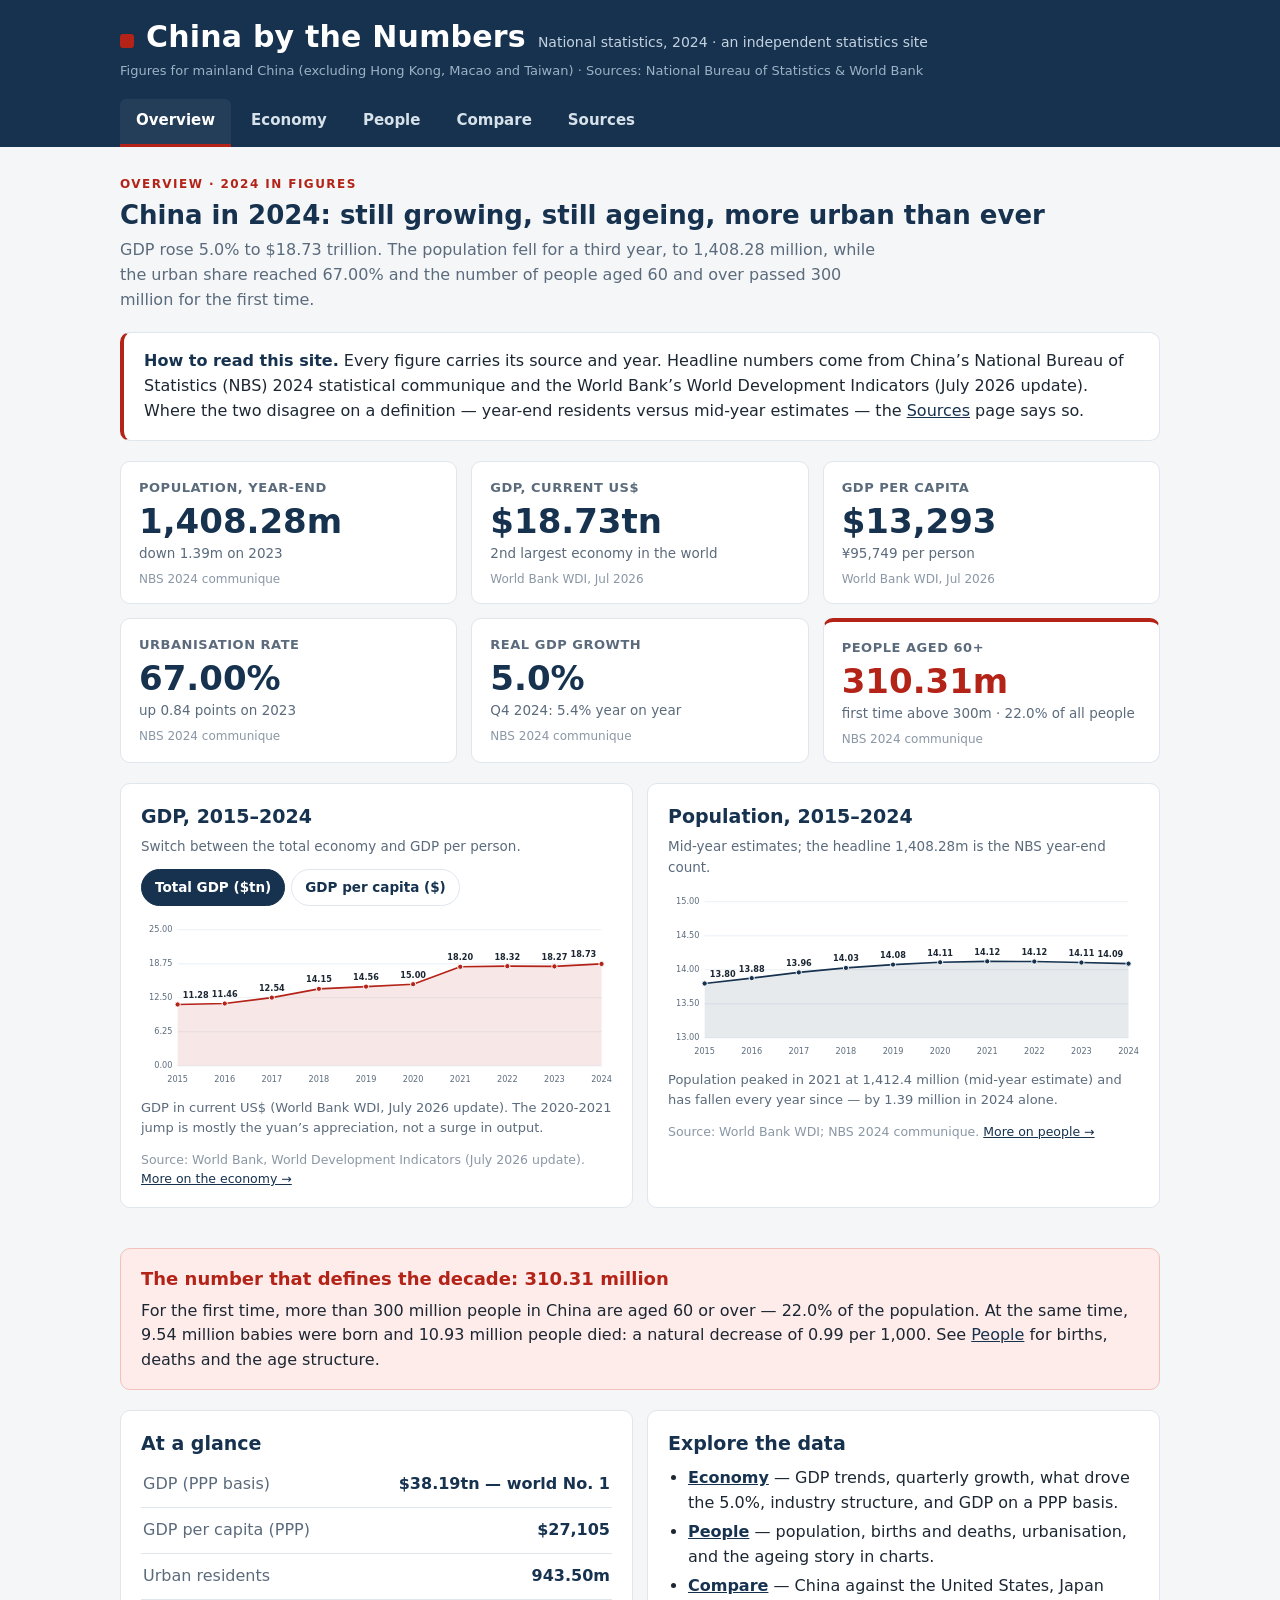
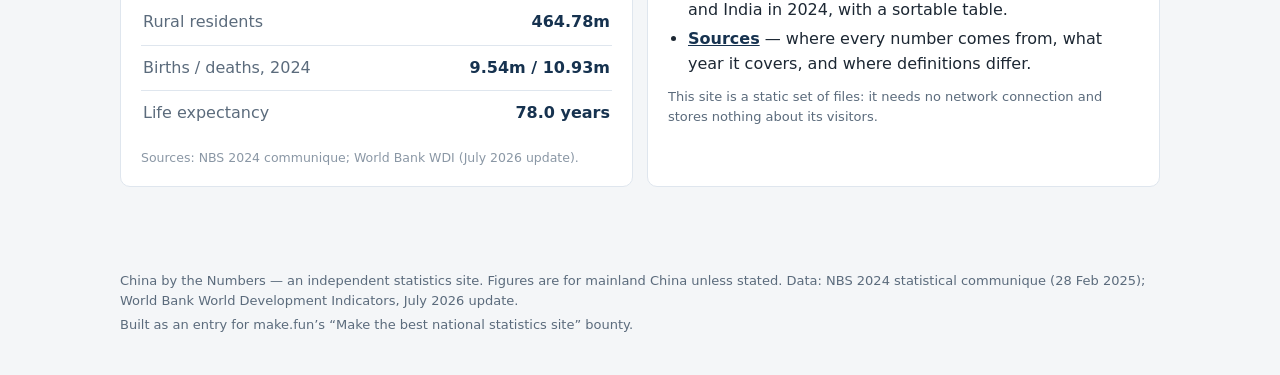
==== app/index.html @ d506c1a4 "China by the Numbers: national statistics site for 2024 Five-page static site (Overview, Economy, Pe" ====
<!doctype html>
<html lang="en">
<head>
<meta charset="utf-8">
<meta name="viewport" content="width=device-width, initial-scale=1">
<title>China by the Numbers — National Statistics 2024</title>
<meta name="description" content="China's national statistics for 2024: population, GDP, growth, urbanisation and ageing, with sources. An independent statistics site.">
<link rel="stylesheet" href="style.css">
<script type="module" src="site.js"></script>
</head>
<body data-page="overview">
<header class="masthead">
  <div class="masthead-inner">
    <div class="brand">
      <span class="brand-mark" aria-hidden="true"></span>
      <h1>China by the Numbers</h1>
      <p class="tagline">National statistics, 2024 · an independent statistics site</p>
    </div>
    <p class="scope">Figures for mainland China (excluding Hong Kong, Macao and Taiwan) · Sources: National Bureau of Statistics &amp; World Bank</p>
    <nav class="tabs" aria-label="Sections">
      <a href="index.html" aria-current="page">Overview</a>
      <a href="economy.html">Economy</a>
      <a href="people.html">People</a>
      <a href="compare.html">Compare</a>
      <a href="sources.html">Sources</a>
    </nav>
  </div>
</header>

<main class="page">
  <div class="page-head">
    <span class="kicker">Overview · 2024 in figures</span>
    <h2>China in 2024: still growing, still ageing, more urban than ever</h2>
    <p>GDP rose 5.0% to $18.73 trillion. The population fell for a third year, to 1,408.28 million, while the urban share reached 67.00% and the number of people aged 60 and over passed 300 million for the first time.</p>
  </div>

  <div class="lede">
    <p><strong>How to read this site.</strong> Every figure carries its source and year. Headline numbers come from China’s National Bureau of Statistics (NBS) 2024 statistical communique and the World Bank’s World Development Indicators (July 2026 update). Where the two disagree on a definition — year-end residents versus mid-year estimates — the <a href="sources.html">Sources</a> page says so.</p>
  </div>

  <section class="kpis" aria-label="Key indicators 2024">
    <div class="kpi">
      <div class="label">Population, year-end</div>
      <div class="value">1,408.28m</div>
      <div class="sub">down 1.39m on 2023</div>
      <div class="src">NBS 2024 communique</div>
    </div>
    <div class="kpi">
      <div class="label">GDP, current US$</div>
      <div class="value">$18.73tn</div>
      <div class="sub">2nd largest economy in the world</div>
      <div class="src">World Bank WDI, Jul 2026</div>
    </div>
    <div class="kpi">
      <div class="label">GDP per capita</div>
      <div class="value">$13,293</div>
      <div class="sub">¥95,749 per person</div>
      <div class="src">World Bank WDI, Jul 2026</div>
    </div>
    <div class="kpi">
      <div class="label">Urbanisation rate</div>
      <div class="value">67.00%</div>
      <div class="sub">up 0.84 points on 2023</div>
      <div class="src">NBS 2024 communique</div>
    </div>
    <div class="kpi">
      <div class="label">Real GDP growth</div>
      <div class="value">5.0%</div>
      <div class="sub">Q4 2024: 5.4% year on year</div>
      <div class="src">NBS 2024 communique</div>
    </div>
    <div class="kpi hot">
      <div class="label">People aged 60+</div>
      <div class="value">310.31m</div>
      <div class="sub">first time above 300m · 22.0% of all people</div>
      <div class="src">NBS 2024 communique</div>
    </div>
  </section>

  <div class="grid-2">
    <section class="card">
      <h3>GDP, 2015–2024</h3>
      <p class="hint">Switch between the total economy and GDP per person.</p>
      <div class="toggle" data-gdp-toggle role="group" aria-label="GDP chart measure">
        <button type="button" data-mode="total" aria-pressed="true">Total GDP ($tn)</button>
        <button type="button" data-mode="per-capita" aria-pressed="false">GDP per capita ($)</button>
      </div>
      <div class="chart" id="chart-gdp" aria-label="GDP chart"></div>
      <p class="note" id="gdp-caption">GDP in current US$ (World Bank WDI, July 2026 update). The 2020–2021 jump is mostly the yuan’s appreciation, not a surge in output.</p>
      <p class="source">Source: World Bank, World Development Indicators (July 2026 update). <a href="economy.html">More on the economy →</a></p>
    </section>

    <section class="card">
      <h3>Population, 2015–2024</h3>
      <p class="hint">Mid-year estimates; the headline 1,408.28m is the NBS year-end count.</p>
      <div class="chart" id="chart-population" aria-label="Population chart"></div>
      <p class="note">Population peaked in 2021 at 1,412.4 million (mid-year estimate) and has fallen every year since — by 1.39 million in 2024 alone.</p>
      <p class="source">Source: World Bank WDI; NBS 2024 communique. <a href="people.html">More on people →</a></p>
    </section>
  </div>

  <section class="callout">
    <h3>The number that defines the decade: 310.31 million</h3>
    <p>For the first time, more than 300 million people in China are aged 60 or over — 22.0% of the population. At the same time, 9.54 million babies were born and 10.93 million people died: a natural decrease of 0.99 per 1,000. See <a href="people.html">People</a> for births, deaths and the age structure.</p>
  </section>

  <div class="grid-2">
    <section class="card">
      <h3>At a glance</h3>
      <ul class="fact-list">
        <li><span class="k">GDP (PPP basis)</span><span class="v">$38.19tn — world No. 1</span></li>
        <li><span class="k">GDP per capita (PPP)</span><span class="v">$27,105</span></li>
        <li><span class="k">Urban residents</span><span class="v">943.50m</span></li>
        <li><span class="k">Rural residents</span><span class="v">464.78m</span></li>
        <li><span class="k">Births / deaths, 2024</span><span class="v">9.54m / 10.93m</span></li>
        <li><span class="k">Life expectancy</span><span class="v">78.0 years</span></li>
      </ul>
      <p class="source">Sources: NBS 2024 communique; World Bank WDI (July 2026 update).</p>
    </section>

    <section class="card">
      <h3>Explore the data</h3>
      <ul class="tight">
        <li><a href="economy.html"><strong>Economy</strong></a> — GDP trends, quarterly growth, what drove the 5.0%, industry structure, and GDP on a PPP basis.</li>
        <li><a href="people.html"><strong>People</strong></a> — population, births and deaths, urbanisation, and the ageing story in charts.</li>
        <li><a href="compare.html"><strong>Compare</strong></a> — China against the United States, Japan and India in 2024, with a sortable table.</li>
        <li><a href="sources.html"><strong>Sources</strong></a> — where every number comes from, what year it covers, and where definitions differ.</li>
      </ul>
      <p class="note">This site is a static set of files: it needs no network connection and stores nothing about its visitors.</p>
    </section>
  </div>
</main>

<footer class="site">
  <p>China by the Numbers — an independent statistics site. Figures are for mainland China unless stated. Data: NBS 2024 statistical communique (28 Feb 2025); World Bank World Development Indicators, July 2026 update.</p>
  <p>Built as an entry for make.fun’s “Make the best national statistics site” bounty.</p>
</footer>
</body>
</html>
---- app/style.css ----
/* China by the Numbers — a plain official-statistics look: deep navy, one red
   accent, generous white space, big numerals, tables with units. No webfonts,
   no images from the network: everything on the page is a file of this site. */

:root {
  --navy: #16324f;
  --navy-dark: #0e2237;
  --red: #b42318;
  --red-soft: #fdecea;
  --gold: #9a7b0a;
  --ink: #1c2733;
  --muted: #5b6b7c;
  --line: #dfe6ee;
  --bg: #f4f6f8;
  --card: #ffffff;
  --radius: 10px;
}

* { box-sizing: border-box; }

body {
  margin: 0;
  font-family: "Segoe UI", system-ui, -apple-system, "Helvetica Neue", Arial, sans-serif;
  color: var(--ink);
  background: var(--bg);
  line-height: 1.55;
  font-size: 16px;
}

a { color: var(--navy); }
a:hover { color: var(--red); }

/* ---------- header ---------- */
.masthead {
  background: var(--navy);
  color: #fff;
  padding: 0;
}
.masthead-inner {
  max-width: 1080px;
  margin: 0 auto;
  padding: 20px 20px 0;
}
.brand { display: flex; align-items: baseline; gap: 12px; flex-wrap: wrap; }
.brand-mark {
  display: inline-block;
  width: 14px; height: 14px;
  background: var(--red);
  border-radius: 3px;
  transform: translateY(1px);
}
.brand h1 {
  margin: 0;
  font-size: 30px;
  line-height: 1.15;
  letter-spacing: 0.2px;
}
.brand .tagline {
  margin: 0;
  font-size: 14px;
  color: #c4d2e0;
}
.masthead .scope {
  margin: 6px 0 0;
  font-size: 13px;
  color: #9db2c6;
}

nav.tabs {
  display: flex;
  gap: 4px;
  margin-top: 18px;
  overflow-x: auto;
  scrollbar-width: none;
}
nav.tabs a {
  color: #d7e1ea;
  text-decoration: none;
  font-weight: 600;
  font-size: 15px;
  padding: 10px 16px 12px;
  border-bottom: 3px solid transparent;
  white-space: nowrap;
}
nav.tabs a:hover { color: #fff; }
nav.tabs a[aria-current="page"] {
  color: #fff;
  border-bottom-color: var(--red);
  background: rgba(255, 255, 255, 0.06);
  border-radius: 6px 6px 0 0;
}

/* ---------- page ---------- */
.page {
  max-width: 1080px;
  margin: 0 auto;
  padding: 24px 20px 40px;
}
.page-head { margin-bottom: 20px; }
.page-head h2 {
  margin: 0 0 6px;
  font-size: 26px;
  color: var(--navy);
  line-height: 1.25;
}
.page-head p { margin: 0; color: var(--muted); max-width: 760px; }
.kicker {
  display: inline-block;
  font-size: 12px;
  font-weight: 700;
  letter-spacing: 0.12em;
  text-transform: uppercase;
  color: var(--red);
  margin-bottom: 6px;
}

.lede {
  background: var(--card);
  border: 1px solid var(--line);
  border-left: 4px solid var(--red);
  border-radius: var(--radius);
  padding: 16px 20px;
  margin: 0 0 20px;
}
.lede p { margin: 0; }
.lede strong { color: var(--navy); }

/* ---------- KPI cards ---------- */
.kpis {
  display: grid;
  grid-template-columns: repeat(3, 1fr);
  gap: 14px;
  margin: 0 0 20px;
}
.kpi {
  background: var(--card);
  border: 1px solid var(--line);
  border-radius: var(--radius);
  padding: 16px 18px 14px;
}
.kpi .label {
  font-size: 13px;
  font-weight: 700;
  letter-spacing: 0.04em;
  text-transform: uppercase;
  color: var(--muted);
}
.kpi .value {
  font-size: 34px;
  font-weight: 800;
  color: var(--navy);
  line-height: 1.15;
  margin: 4px 0 2px;
  font-variant-numeric: tabular-nums;
}
.kpi .sub { font-size: 13.5px; color: var(--muted); }
.kpi .src { font-size: 12px; color: #8a97a5; margin-top: 6px; }
.kpi.hot { border-top: 4px solid var(--red); }
.kpi.hot .value { color: var(--red); }

/* ---------- cards & grids ---------- */
.grid-2 {
  display: grid;
  grid-template-columns: 1fr 1fr;
  gap: 14px;
  margin-bottom: 20px;
}
.card {
  background: var(--card);
  border: 1px solid var(--line);
  border-radius: var(--radius);
  padding: 18px 20px;
  margin-bottom: 20px;
}
.card > h3 {
  margin: 0 0 4px;
  font-size: 19px;
  color: var(--navy);
}
.card .hint { margin: 0 0 12px; font-size: 13.5px; color: var(--muted); }
.card .note { font-size: 13px; color: var(--muted); margin: 10px 0 0; }
.card .source { font-size: 12.5px; color: #8a97a5; margin: 12px 0 0; }

.chart { width: 100%; }
.chart svg { width: 100%; height: auto; display: block; }
.chart .axis { fill: var(--muted); font-size: 12.5px; }
.chart .val { fill: var(--ink); font-size: 12.5px; font-weight: 700; }
.chart .legend text { fill: var(--muted); font-size: 13px; }
.chart .donut-centre { fill: var(--navy); font-size: 26px; font-weight: 800; }

/* toggle buttons: every control on the site does something real */
.toggle {
  display: inline-flex;
  gap: 6px;
  margin: 0 0 12px;
  flex-wrap: wrap;
}
.toggle button {
  font: inherit;
  font-size: 13.5px;
  font-weight: 600;
  padding: 7px 13px;
  border: 1px solid var(--line);
  border-radius: 999px;
  background: #fff;
  color: var(--navy);
  cursor: pointer;
}
.toggle button:hover { border-color: var(--navy); }
.toggle button[aria-pressed="true"] {
  background: var(--navy);
  border-color: var(--navy);
  color: #fff;
}

/* ---------- tables ---------- */
table.data {
  width: 100%;
  border-collapse: collapse;
  font-size: 15px;
  font-variant-numeric: tabular-nums;
}
table.data th, table.data td {
  padding: 9px 10px;
  border-bottom: 1px solid var(--line);
  text-align: right;
}
table.data th:first-child, table.data td:first-child { text-align: left; }
table.data thead th {
  font-size: 13px;
  text-transform: uppercase;
  letter-spacing: 0.04em;
  color: var(--muted);
  border-bottom: 2px solid var(--navy);
}
table.data tbody tr:hover { background: #f7f9fb; }
table.data td.hl, table.data th.hl { color: var(--red); font-weight: 700; }
table.data caption {
  text-align: left;
  font-size: 13.5px;
  color: var(--muted);
  padding-bottom: 8px;
}
th button.sort {
  all: unset;
  cursor: pointer;
  font: inherit;
  color: inherit;
  text-transform: inherit;
  letter-spacing: inherit;
}
th button.sort:hover { color: var(--red); }
th button.sort::after { content: " ↕"; font-size: 11px; }

/* ---------- misc blocks ---------- */
ul.tight { margin: 8px 0; padding-left: 20px; }
ul.tight li { margin: 4px 0; }
.fact-list { margin: 0; padding: 0; list-style: none; }
.fact-list li {
  display: flex;
  justify-content: space-between;
  gap: 16px;
  padding: 10px 2px;
  border-bottom: 1px solid var(--line);
}
.fact-list li:last-child { border-bottom: 0; }
.fact-list .k { color: var(--muted); }
.fact-list .v { font-weight: 700; color: var(--navy); text-align: right; font-variant-numeric: tabular-nums; }

.callout {
  background: var(--red-soft);
  border: 1px solid #f3c1bd;
  border-radius: var(--radius);
  padding: 16px 20px;
  margin-bottom: 20px;
}
.callout h3 { margin: 0 0 6px; color: var(--red); font-size: 18px; }
.callout p { margin: 0; }

.legend-list { list-style: none; margin: 10px 0 0; padding: 0; font-size: 14px; }
.legend-list li { margin: 6px 0; }
.swatch {
  display: inline-block;
  width: 12px; height: 12px;
  border-radius: 3px;
  margin-right: 8px;
  vertical-align: -1px;
}

footer.site {
  max-width: 1080px;
  margin: 0 auto;
  padding: 0 20px 36px;
  font-size: 13px;
  color: var(--muted);
}
footer.site p { margin: 4px 0; }

/* ---------- sources page ---------- */
.src-item { margin-bottom: 18px; }
.src-item h3 { margin: 0 0 4px; font-size: 17px; color: var(--navy); }
.src-item p { margin: 0 0 4px; }
.src-item .meta { font-size: 13px; color: var(--muted); }

/* ---------- phone layout ---------- */
@media (max-width: 760px) {
  .brand h1 { font-size: 24px; }
  nav.tabs { flex-wrap: wrap; }
  nav.tabs a { padding: 8px 12px 10px; font-size: 14px; }
  .page { padding: 18px 14px 32px; }
  .kpis { grid-template-columns: 1fr 1fr; gap: 10px; }
  .kpi .value { font-size: 26px; }
  .grid-2 { grid-template-columns: 1fr; }
  .page-head h2 { font-size: 22px; }
  table.data { font-size: 13.5px; }
  table.data th, table.data td { padding: 8px 6px; }
  .card { padding: 14px 14px; }
}
@media (max-width: 430px) {
  .kpis { grid-template-columns: 1fr 1fr; }
  .kpi .value { font-size: 23px; }
}
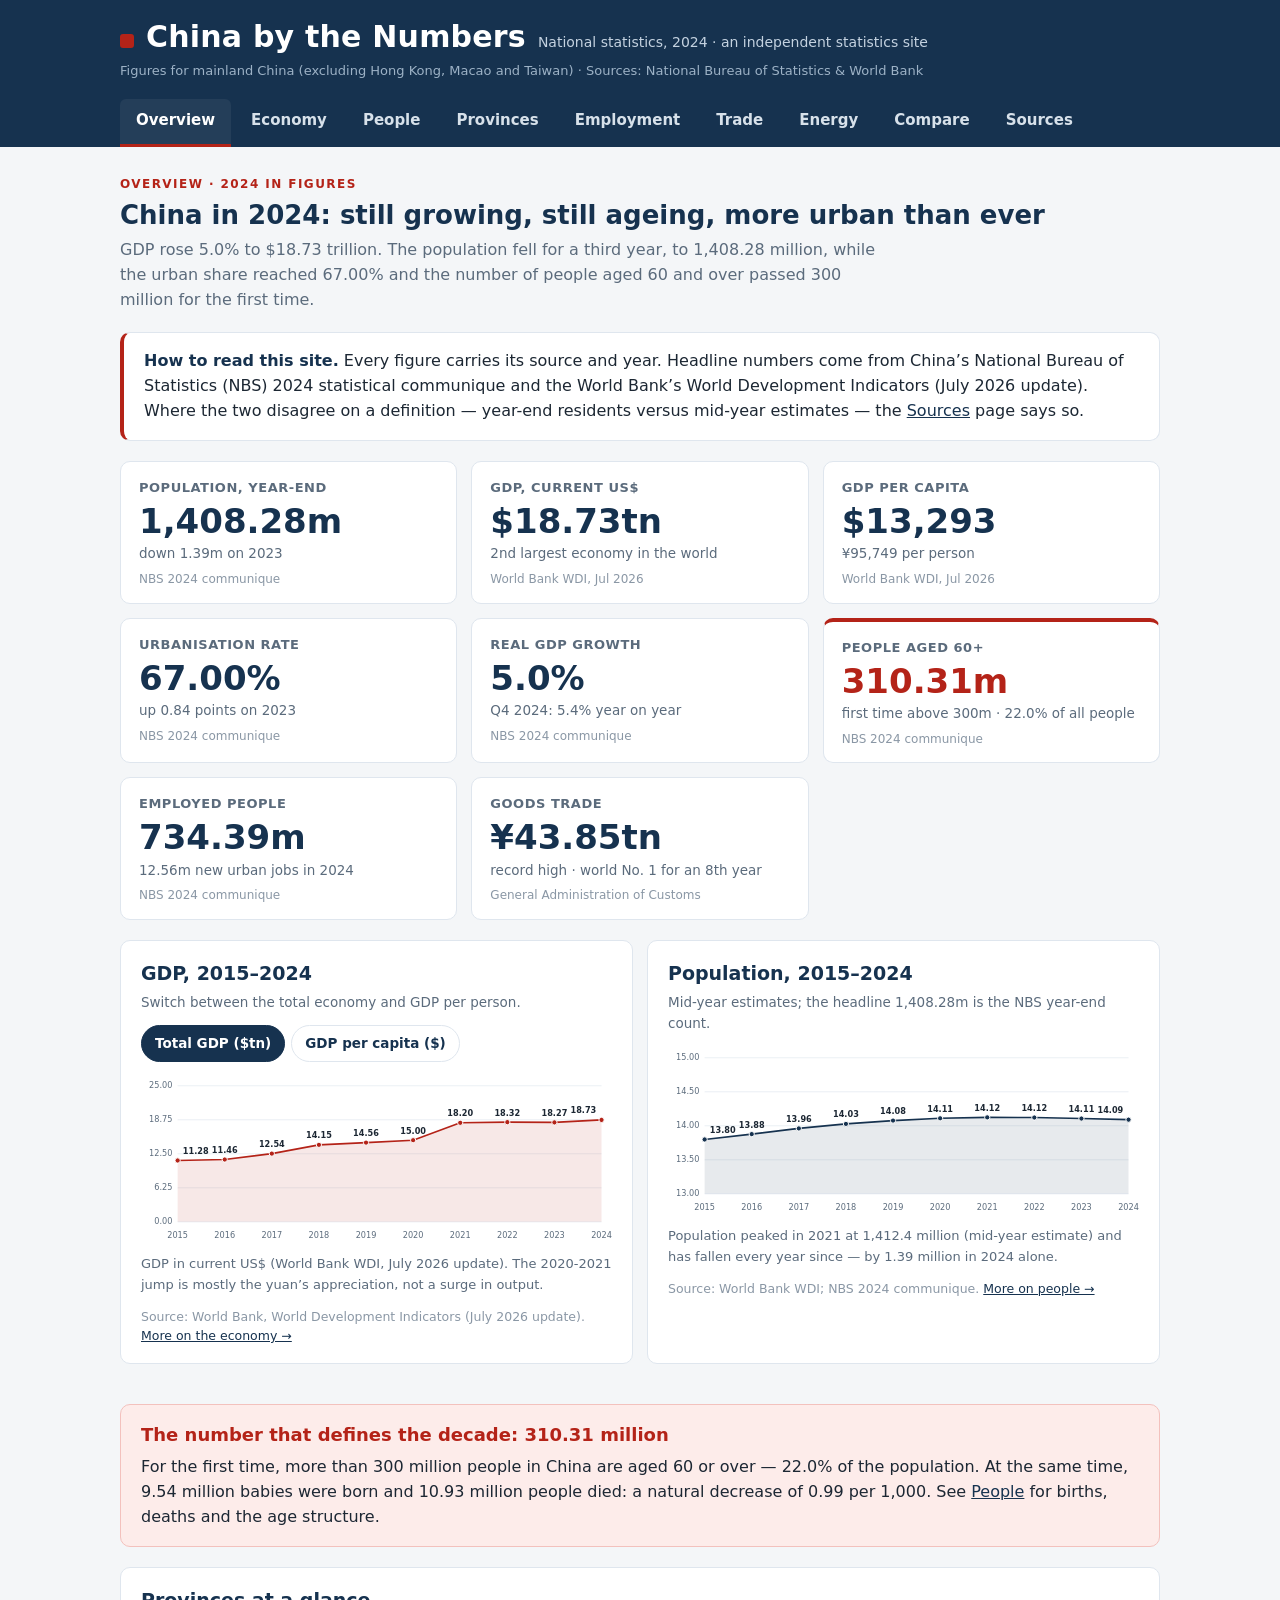
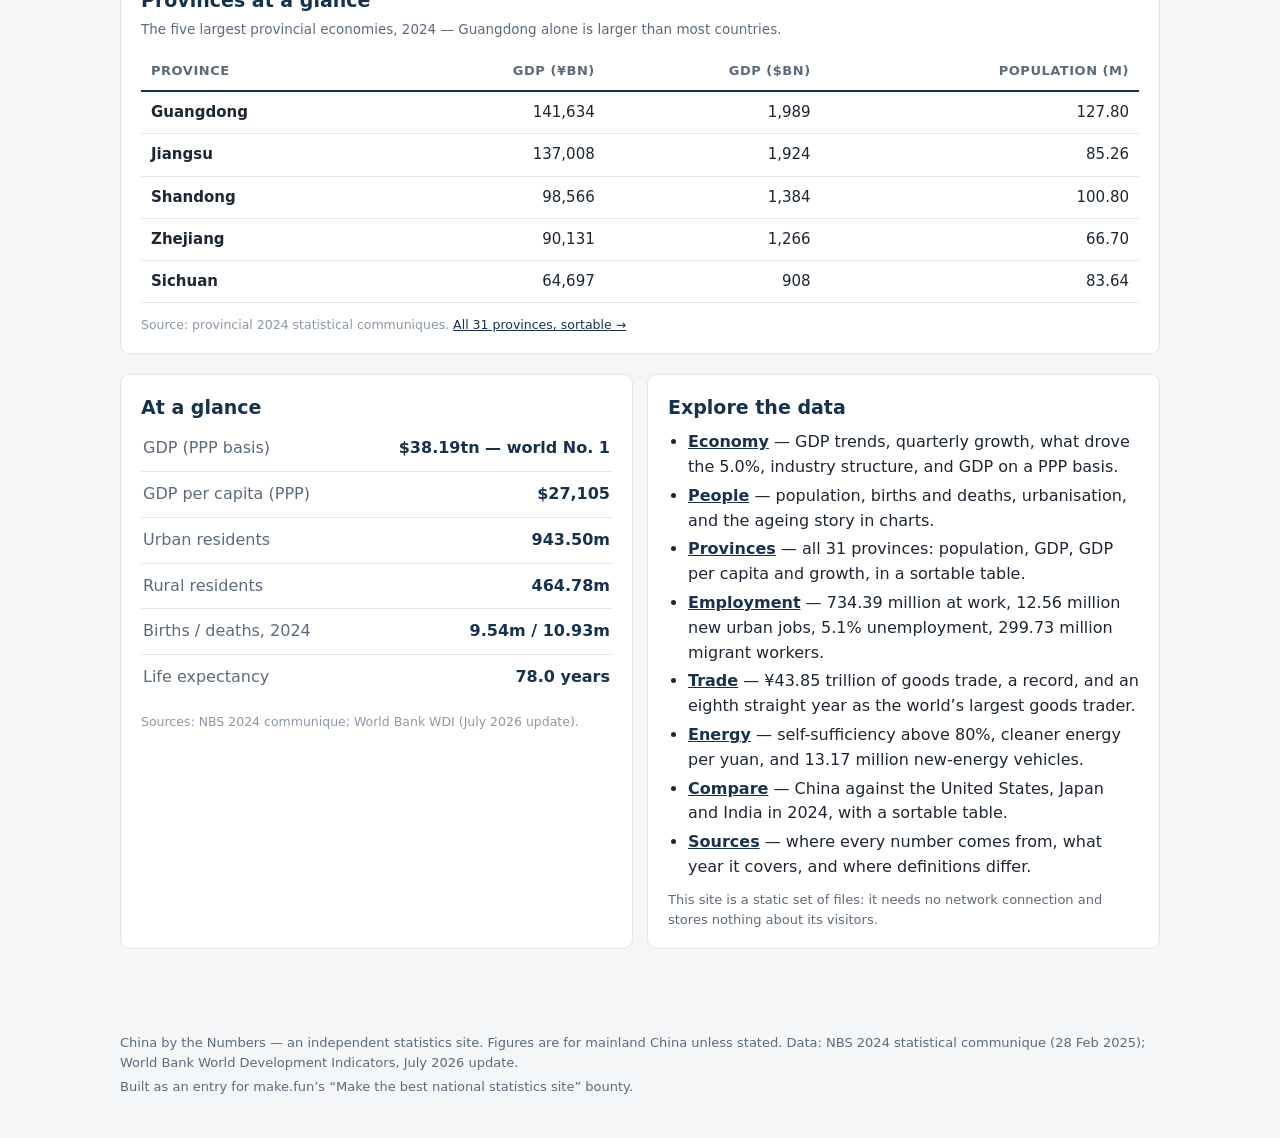
==== commit 1b0ba19b: "Round 2: 31 provinces, employment, trade, energy — 9 pages - Provinces page: all 31 provinces with p" ====
--- a/app/index.html
+++ b/app/index.html
@@ -21,6 +21,10 @@
       <a href="index.html" aria-current="page">Overview</a>
       <a href="economy.html">Economy</a>
       <a href="people.html">People</a>
+      <a href="provinces.html">Provinces</a>
+      <a href="employment.html">Employment</a>
+      <a href="trade.html">Trade</a>
+      <a href="energy.html">Energy</a>
       <a href="compare.html">Compare</a>
       <a href="sources.html">Sources</a>
     </nav>
@@ -75,6 +79,18 @@
       <div class="sub">first time above 300m · 22.0% of all people</div>
       <div class="src">NBS 2024 communique</div>
     </div>
+    <div class="kpi">
+      <div class="label">Employed people</div>
+      <div class="value">734.39m</div>
+      <div class="sub">12.56m new urban jobs in 2024</div>
+      <div class="src">NBS 2024 communique</div>
+    </div>
+    <div class="kpi">
+      <div class="label">Goods trade</div>
+      <div class="value">¥43.85tn</div>
+      <div class="sub">record high · world No. 1 for an 8th year</div>
+      <div class="src">General Administration of Customs</div>
+    </div>
   </section>
 
   <div class="grid-2">
@@ -104,6 +120,24 @@
     <p>For the first time, more than 300 million people in China are aged 60 or over — 22.0% of the population. At the same time, 9.54 million babies were born and 10.93 million people died: a natural decrease of 0.99 per 1,000. See <a href="people.html">People</a> for births, deaths and the age structure.</p>
   </section>
 
+  <section class="card">
+    <h3>Provinces at a glance</h3>
+    <p class="hint">The five largest provincial economies, 2024 — Guangdong alone is larger than most countries.</p>
+    <table class="data">
+      <thead>
+        <tr><th>Province</th><th>GDP (¥bn)</th><th>GDP ($bn)</th><th>Population (m)</th></tr>
+      </thead>
+      <tbody>
+        <tr><td><strong>Guangdong</strong></td><td>141,634</td><td>1,989</td><td>127.80</td></tr>
+        <tr><td><strong>Jiangsu</strong></td><td>137,008</td><td>1,924</td><td>85.26</td></tr>
+        <tr><td><strong>Shandong</strong></td><td>98,566</td><td>1,384</td><td>100.80</td></tr>
+        <tr><td><strong>Zhejiang</strong></td><td>90,131</td><td>1,266</td><td>66.70</td></tr>
+        <tr><td><strong>Sichuan</strong></td><td>64,697</td><td>908</td><td>83.64</td></tr>
+      </tbody>
+    </table>
+    <p class="source">Source: provincial 2024 statistical communiques. <a href="provinces.html">All 31 provinces, sortable →</a></p>
+  </section>
+
   <div class="grid-2">
     <section class="card">
       <h3>At a glance</h3>
@@ -123,6 +157,10 @@
       <ul class="tight">
         <li><a href="economy.html"><strong>Economy</strong></a> — GDP trends, quarterly growth, what drove the 5.0%, industry structure, and GDP on a PPP basis.</li>
         <li><a href="people.html"><strong>People</strong></a> — population, births and deaths, urbanisation, and the ageing story in charts.</li>
+        <li><a href="provinces.html"><strong>Provinces</strong></a> — all 31 provinces: population, GDP, GDP per capita and growth, in a sortable table.</li>
+        <li><a href="employment.html"><strong>Employment</strong></a> — 734.39 million at work, 12.56 million new urban jobs, 5.1% unemployment, 299.73 million migrant workers.</li>
+        <li><a href="trade.html"><strong>Trade</strong></a> — ¥43.85 trillion of goods trade, a record, and an eighth straight year as the world’s largest goods trader.</li>
+        <li><a href="energy.html"><strong>Energy</strong></a> — self-sufficiency above 80%, cleaner energy per yuan, and 13.17 million new-energy vehicles.</li>
         <li><a href="compare.html"><strong>Compare</strong></a> — China against the United States, Japan and India in 2024, with a sortable table.</li>
         <li><a href="sources.html"><strong>Sources</strong></a> — where every number comes from, what year it covers, and where definitions differ.</li>
       </ul>
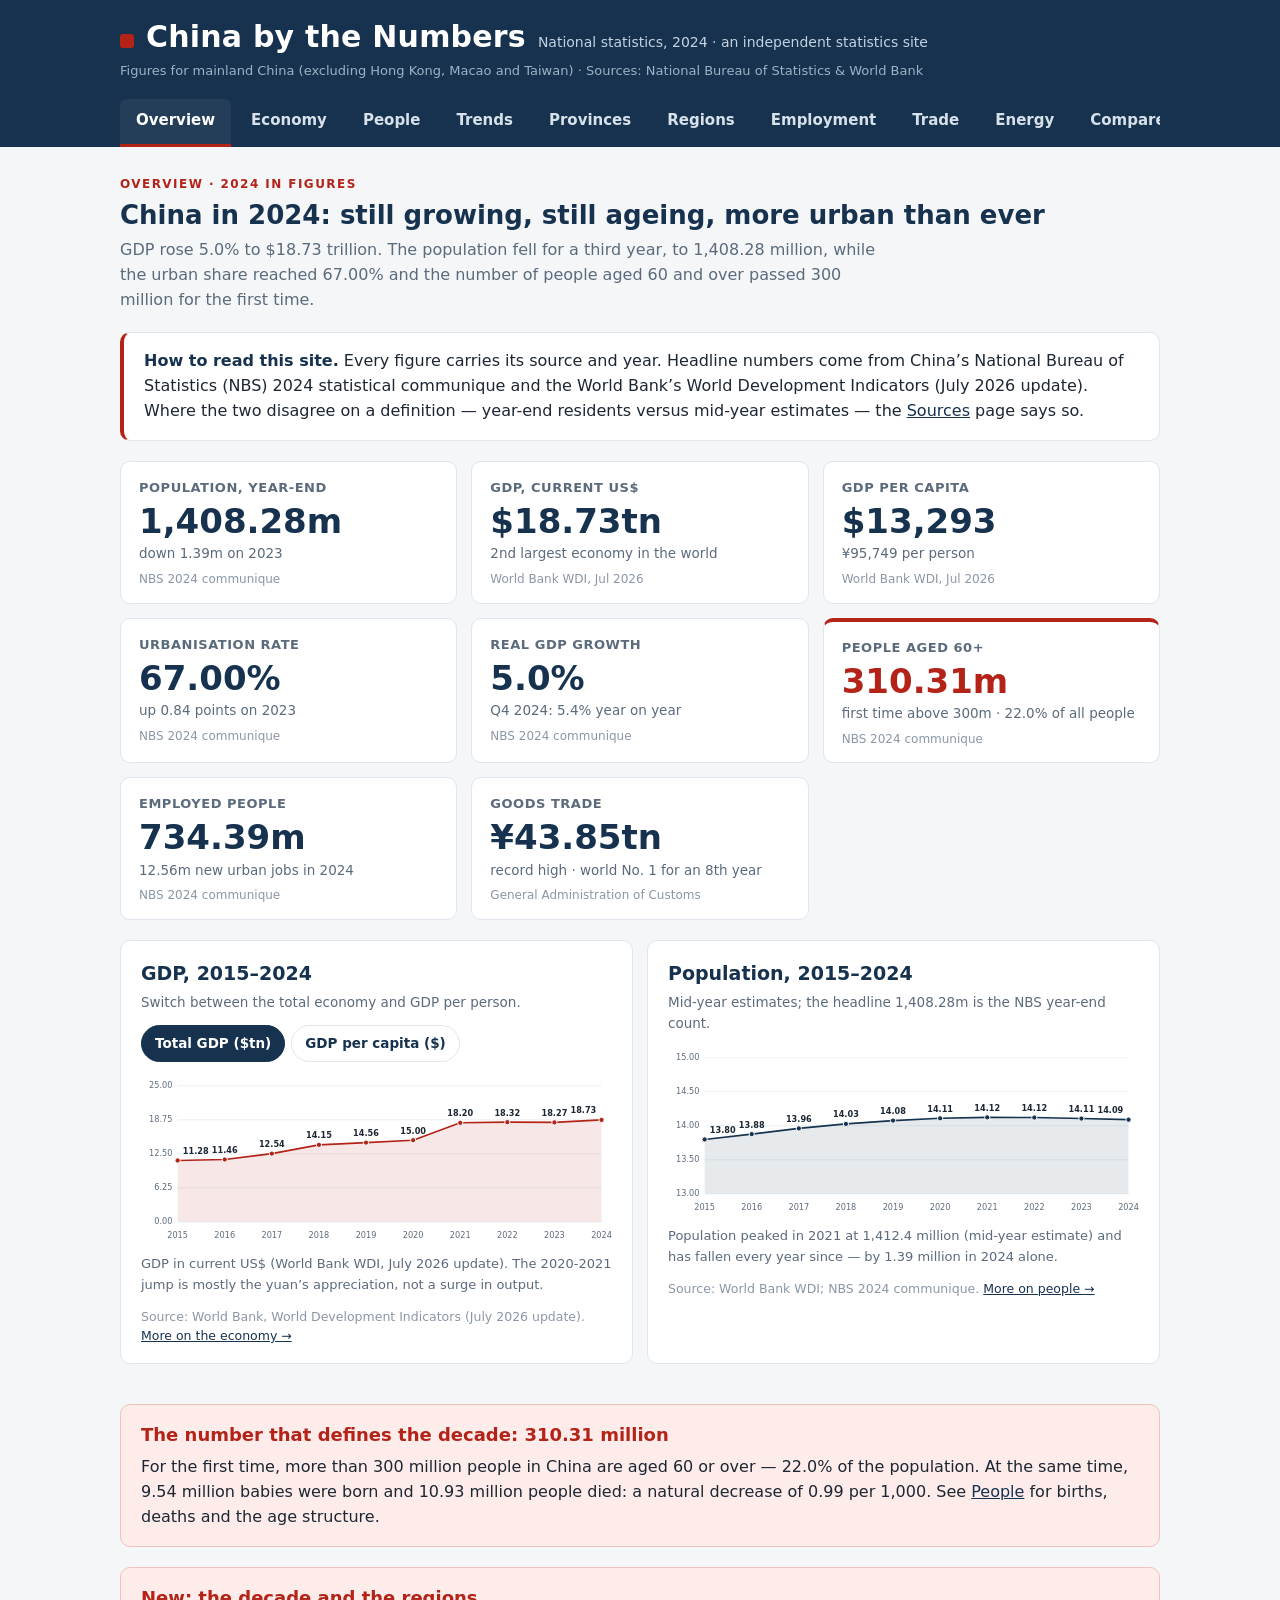
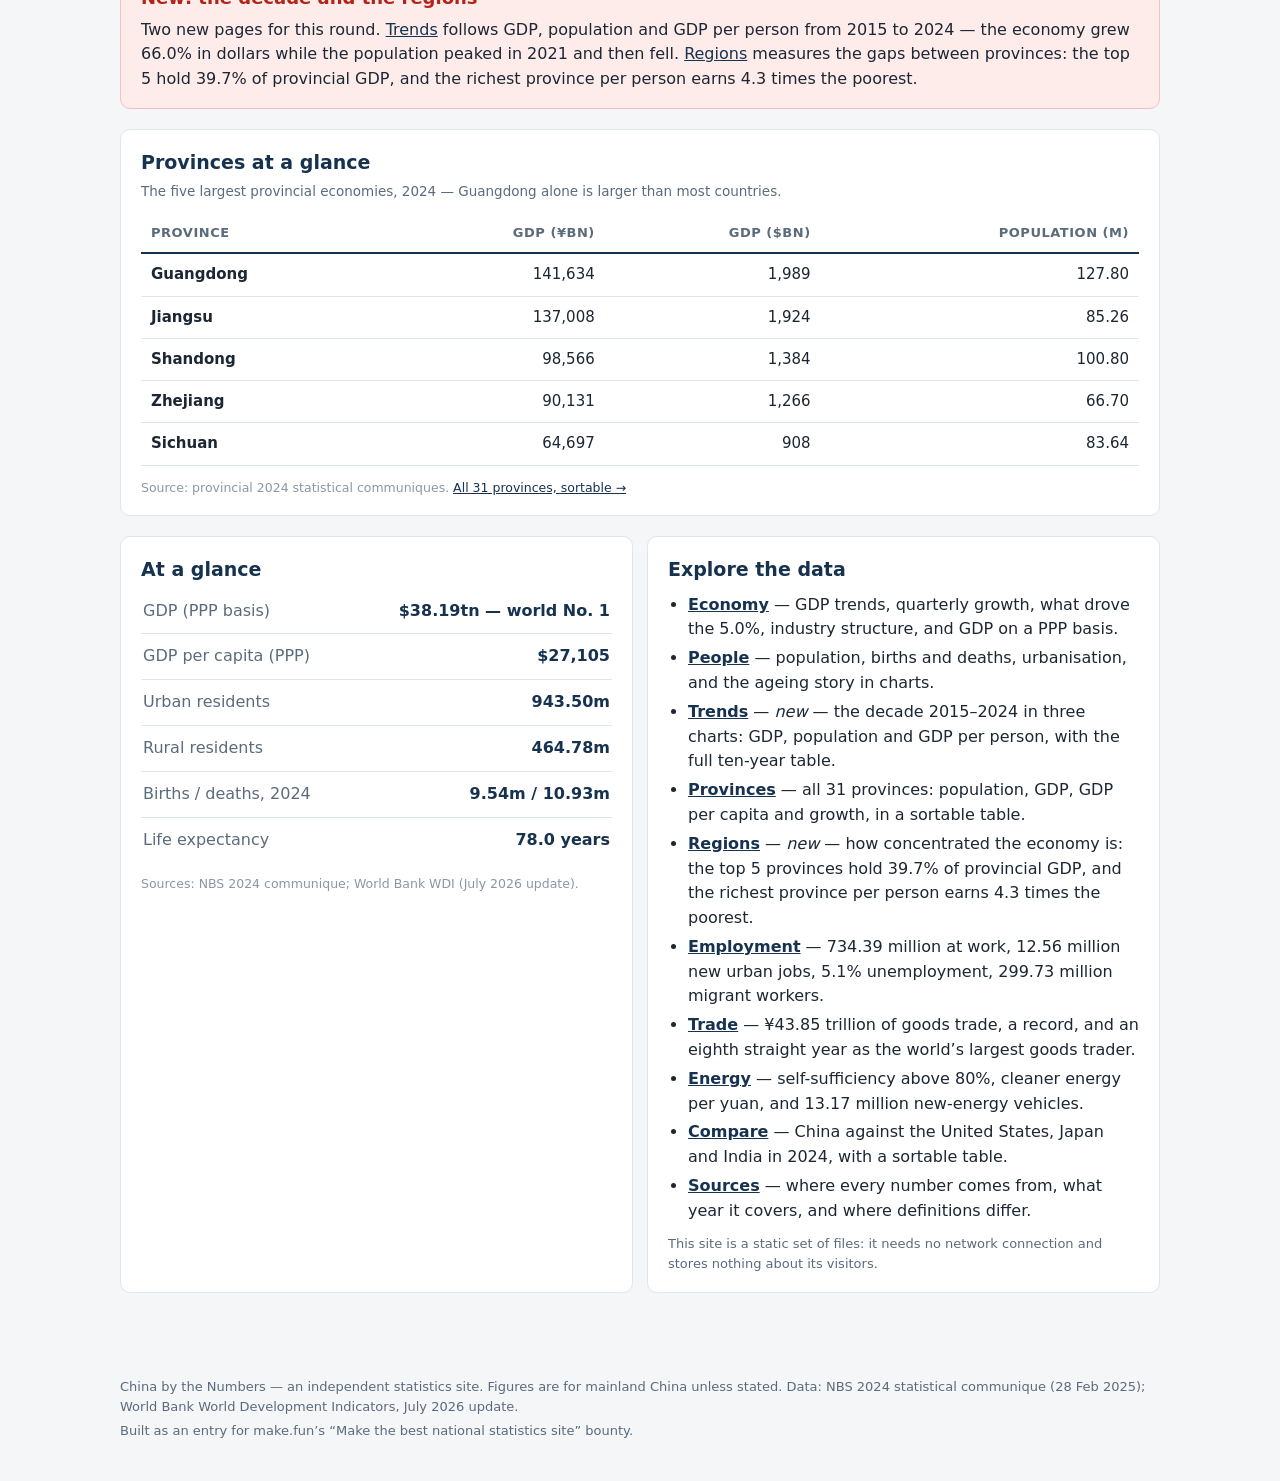
==== commit dbbd2a7c: "Round 3: Trends and Regions pages — 11 pages - New Trends page: GDP, population and GDP per capita 2" ====
--- a/app/index.html
+++ b/app/index.html
@@ -21,7 +21,9 @@
       <a href="index.html" aria-current="page">Overview</a>
       <a href="economy.html">Economy</a>
       <a href="people.html">People</a>
+      <a href="trends.html">Trends</a>
       <a href="provinces.html">Provinces</a>
+      <a href="regions.html">Regions</a>
       <a href="employment.html">Employment</a>
       <a href="trade.html">Trade</a>
       <a href="energy.html">Energy</a>
@@ -120,6 +122,11 @@
     <p>For the first time, more than 300 million people in China are aged 60 or over — 22.0% of the population. At the same time, 9.54 million babies were born and 10.93 million people died: a natural decrease of 0.99 per 1,000. See <a href="people.html">People</a> for births, deaths and the age structure.</p>
   </section>
 
+  <section class="callout">
+    <h3>New: the decade and the regions</h3>
+    <p>Two new pages for this round. <a href="trends.html">Trends</a> follows GDP, population and GDP per person from 2015 to 2024 — the economy grew 66.0% in dollars while the population peaked in 2021 and then fell. <a href="regions.html">Regions</a> measures the gaps between provinces: the top 5 hold 39.7% of provincial GDP, and the richest province per person earns 4.3 times the poorest.</p>
+  </section>
+
   <section class="card">
     <h3>Provinces at a glance</h3>
     <p class="hint">The five largest provincial economies, 2024 — Guangdong alone is larger than most countries.</p>
@@ -157,7 +164,9 @@
       <ul class="tight">
         <li><a href="economy.html"><strong>Economy</strong></a> — GDP trends, quarterly growth, what drove the 5.0%, industry structure, and GDP on a PPP basis.</li>
         <li><a href="people.html"><strong>People</strong></a> — population, births and deaths, urbanisation, and the ageing story in charts.</li>
+        <li><a href="trends.html"><strong>Trends</strong></a> — <em>new</em> — the decade 2015–2024 in three charts: GDP, population and GDP per person, with the full ten-year table.</li>
         <li><a href="provinces.html"><strong>Provinces</strong></a> — all 31 provinces: population, GDP, GDP per capita and growth, in a sortable table.</li>
+        <li><a href="regions.html"><strong>Regions</strong></a> — <em>new</em> — how concentrated the economy is: the top 5 provinces hold 39.7% of provincial GDP, and the richest province per person earns 4.3 times the poorest.</li>
         <li><a href="employment.html"><strong>Employment</strong></a> — 734.39 million at work, 12.56 million new urban jobs, 5.1% unemployment, 299.73 million migrant workers.</li>
         <li><a href="trade.html"><strong>Trade</strong></a> — ¥43.85 trillion of goods trade, a record, and an eighth straight year as the world’s largest goods trader.</li>
         <li><a href="energy.html"><strong>Energy</strong></a> — self-sufficiency above 80%, cleaner energy per yuan, and 13.17 million new-energy vehicles.</li>
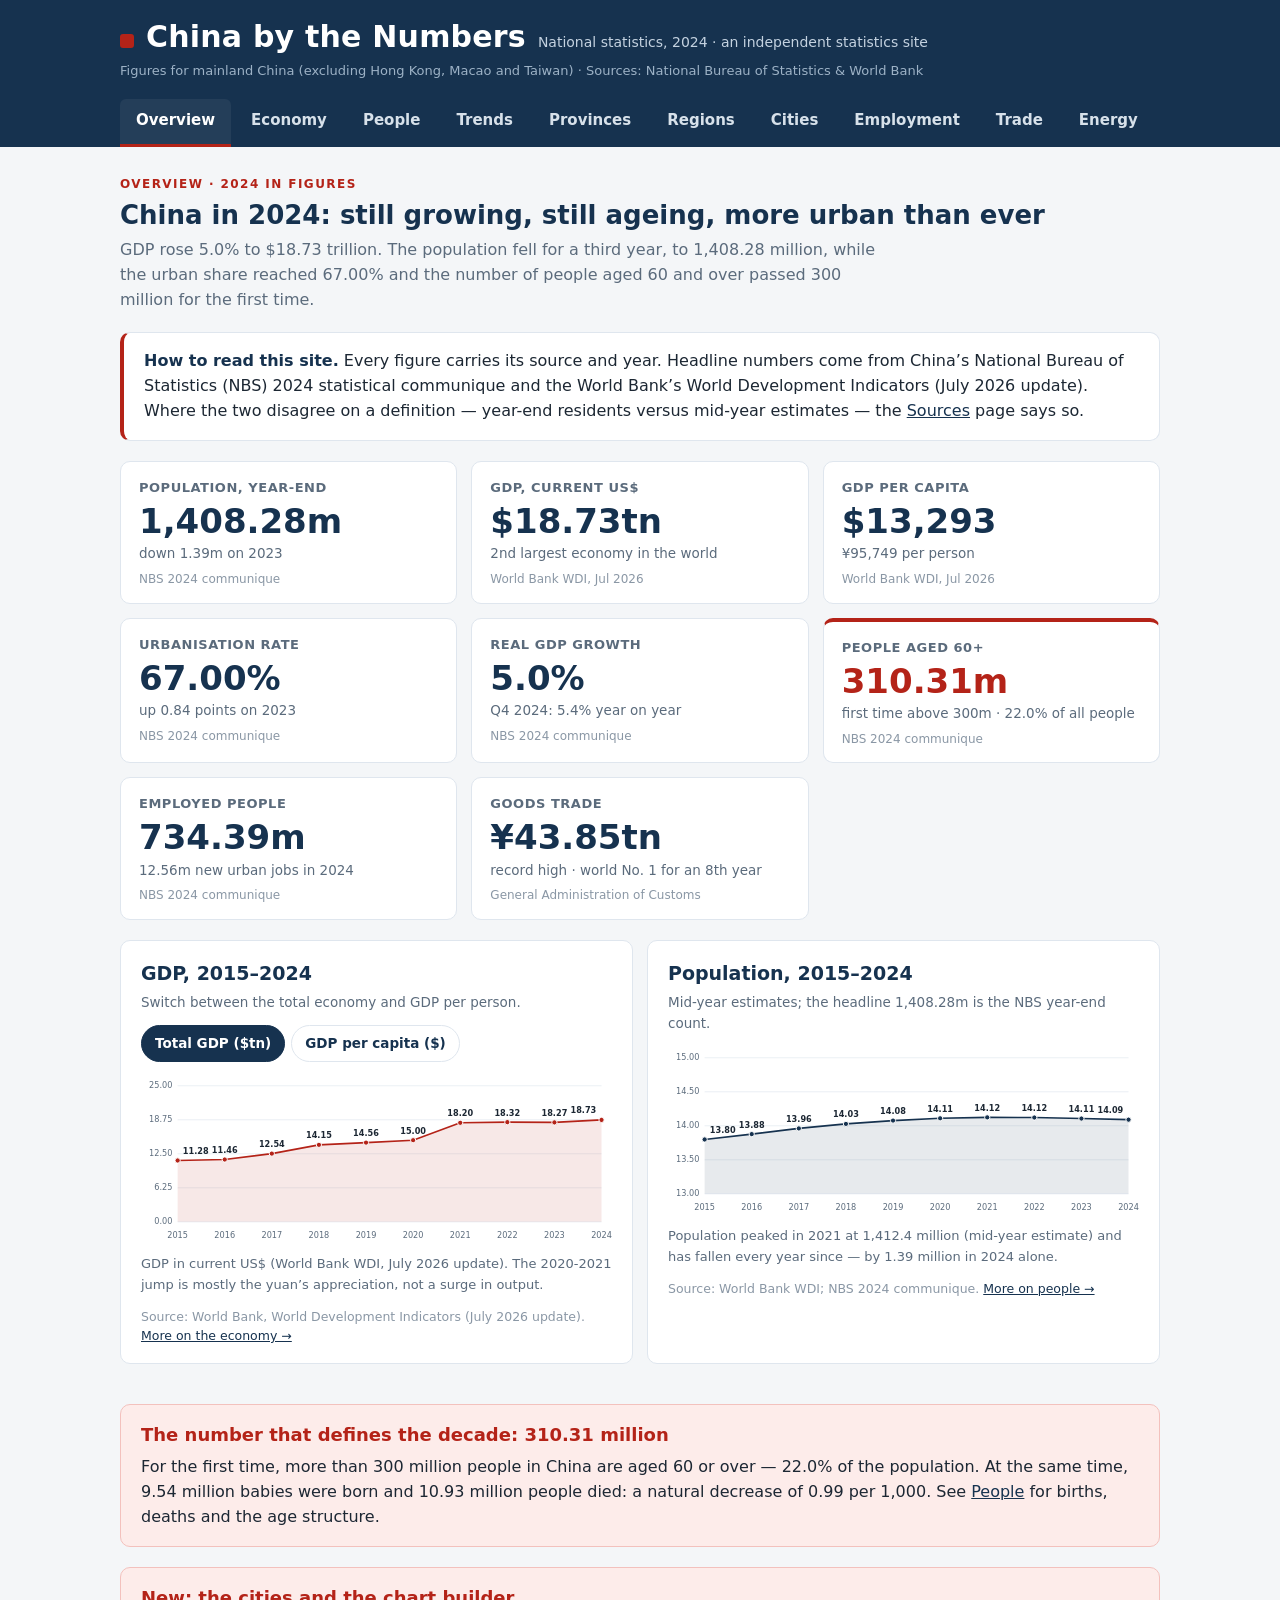
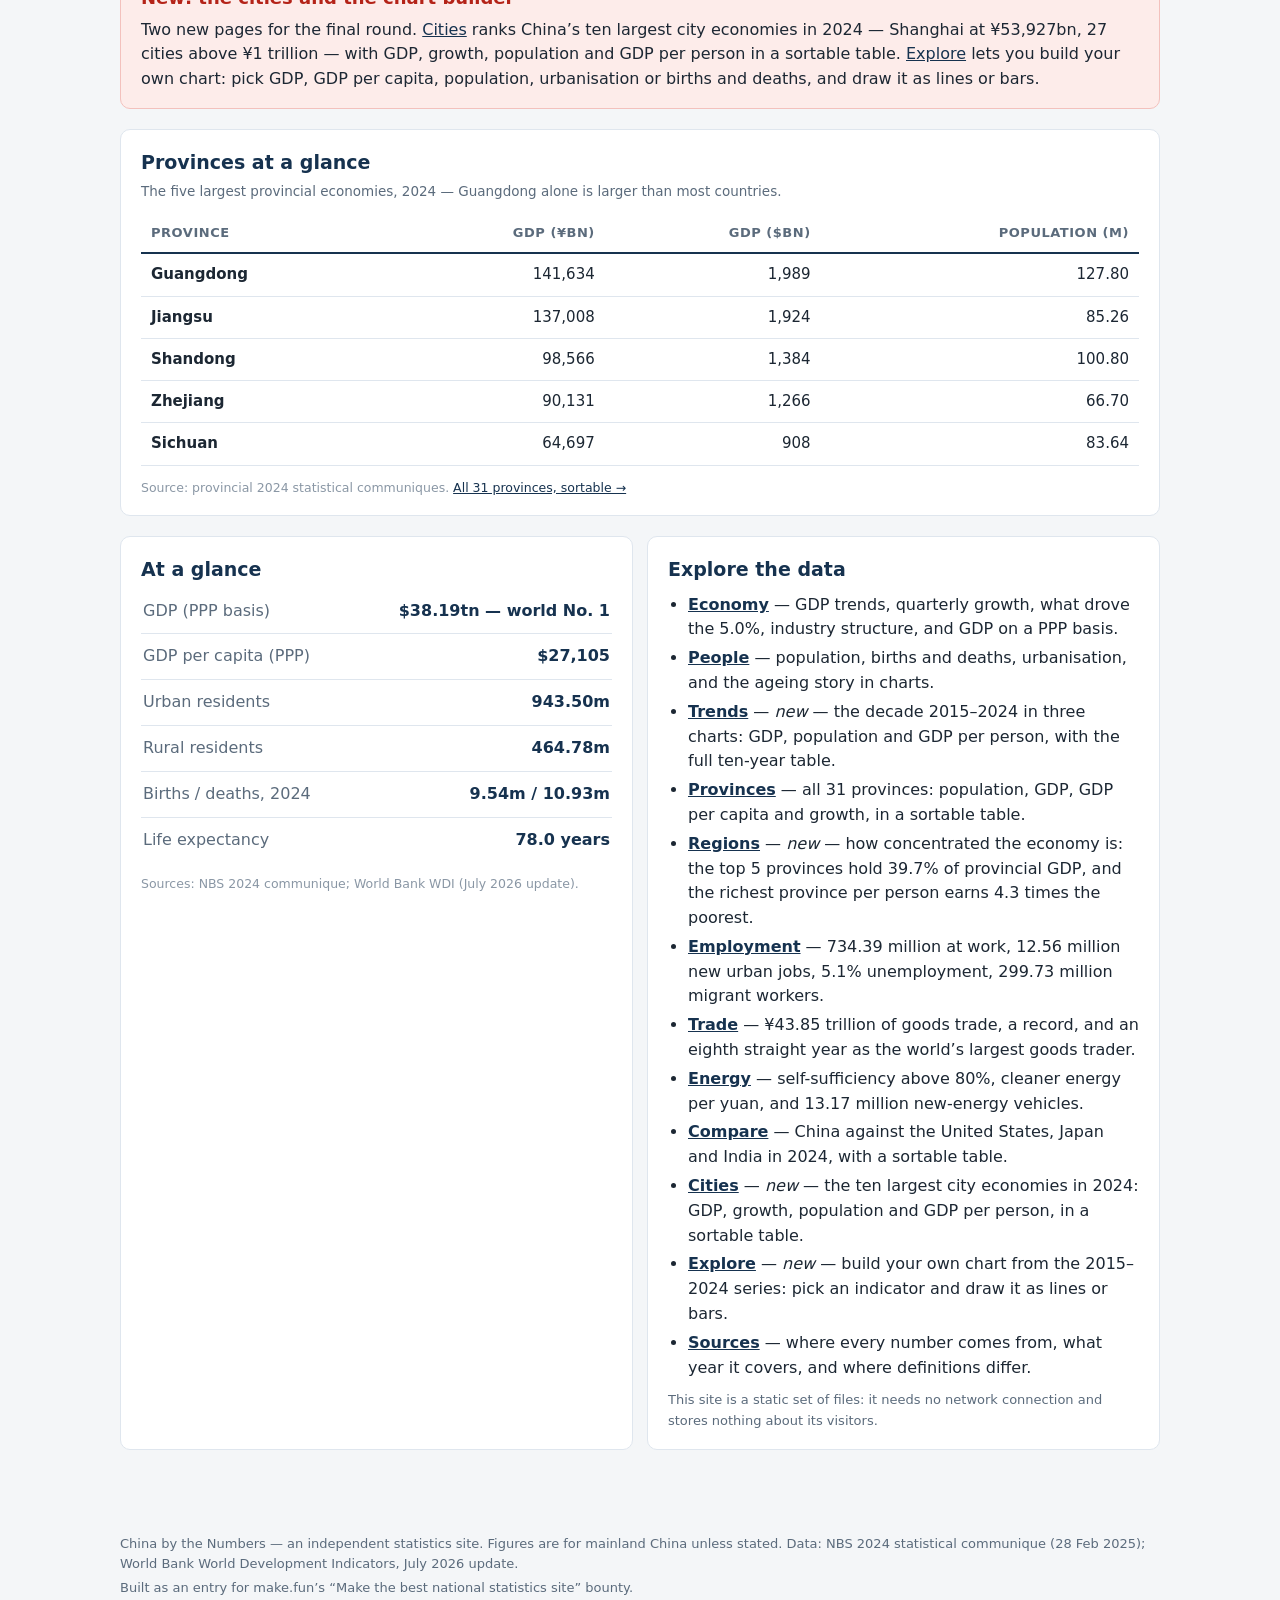
==== commit 495376b2: "Final round: add Cities page (top 10 city economies 2024) and Explore chart builder - Cities: GDP, g" ====
--- a/app/index.html
+++ b/app/index.html
@@ -24,10 +24,12 @@
       <a href="trends.html">Trends</a>
       <a href="provinces.html">Provinces</a>
       <a href="regions.html">Regions</a>
+      <a href="cities.html">Cities</a>
       <a href="employment.html">Employment</a>
       <a href="trade.html">Trade</a>
       <a href="energy.html">Energy</a>
       <a href="compare.html">Compare</a>
+      <a href="explore.html">Explore</a>
       <a href="sources.html">Sources</a>
     </nav>
   </div>
@@ -123,8 +125,8 @@
   </section>
 
   <section class="callout">
-    <h3>New: the decade and the regions</h3>
-    <p>Two new pages for this round. <a href="trends.html">Trends</a> follows GDP, population and GDP per person from 2015 to 2024 — the economy grew 66.0% in dollars while the population peaked in 2021 and then fell. <a href="regions.html">Regions</a> measures the gaps between provinces: the top 5 hold 39.7% of provincial GDP, and the richest province per person earns 4.3 times the poorest.</p>
+    <h3>New: the cities and the chart builder</h3>
+    <p>Two new pages for the final round. <a href="cities.html">Cities</a> ranks China’s ten largest city economies in 2024 — Shanghai at ¥53,927bn, 27 cities above ¥1 trillion — with GDP, growth, population and GDP per person in a sortable table. <a href="explore.html">Explore</a> lets you build your own chart: pick GDP, GDP per capita, population, urbanisation or births and deaths, and draw it as lines or bars.</p>
   </section>
 
   <section class="card">
@@ -171,6 +173,8 @@
         <li><a href="trade.html"><strong>Trade</strong></a> — ¥43.85 trillion of goods trade, a record, and an eighth straight year as the world’s largest goods trader.</li>
         <li><a href="energy.html"><strong>Energy</strong></a> — self-sufficiency above 80%, cleaner energy per yuan, and 13.17 million new-energy vehicles.</li>
         <li><a href="compare.html"><strong>Compare</strong></a> — China against the United States, Japan and India in 2024, with a sortable table.</li>
+        <li><a href="cities.html"><strong>Cities</strong></a> — <em>new</em> — the ten largest city economies in 2024: GDP, growth, population and GDP per person, in a sortable table.</li>
+        <li><a href="explore.html"><strong>Explore</strong></a> — <em>new</em> — build your own chart from the 2015–2024 series: pick an indicator and draw it as lines or bars.</li>
         <li><a href="sources.html"><strong>Sources</strong></a> — where every number comes from, what year it covers, and where definitions differ.</li>
       </ul>
       <p class="note">This site is a static set of files: it needs no network connection and stores nothing about its visitors.</p>
